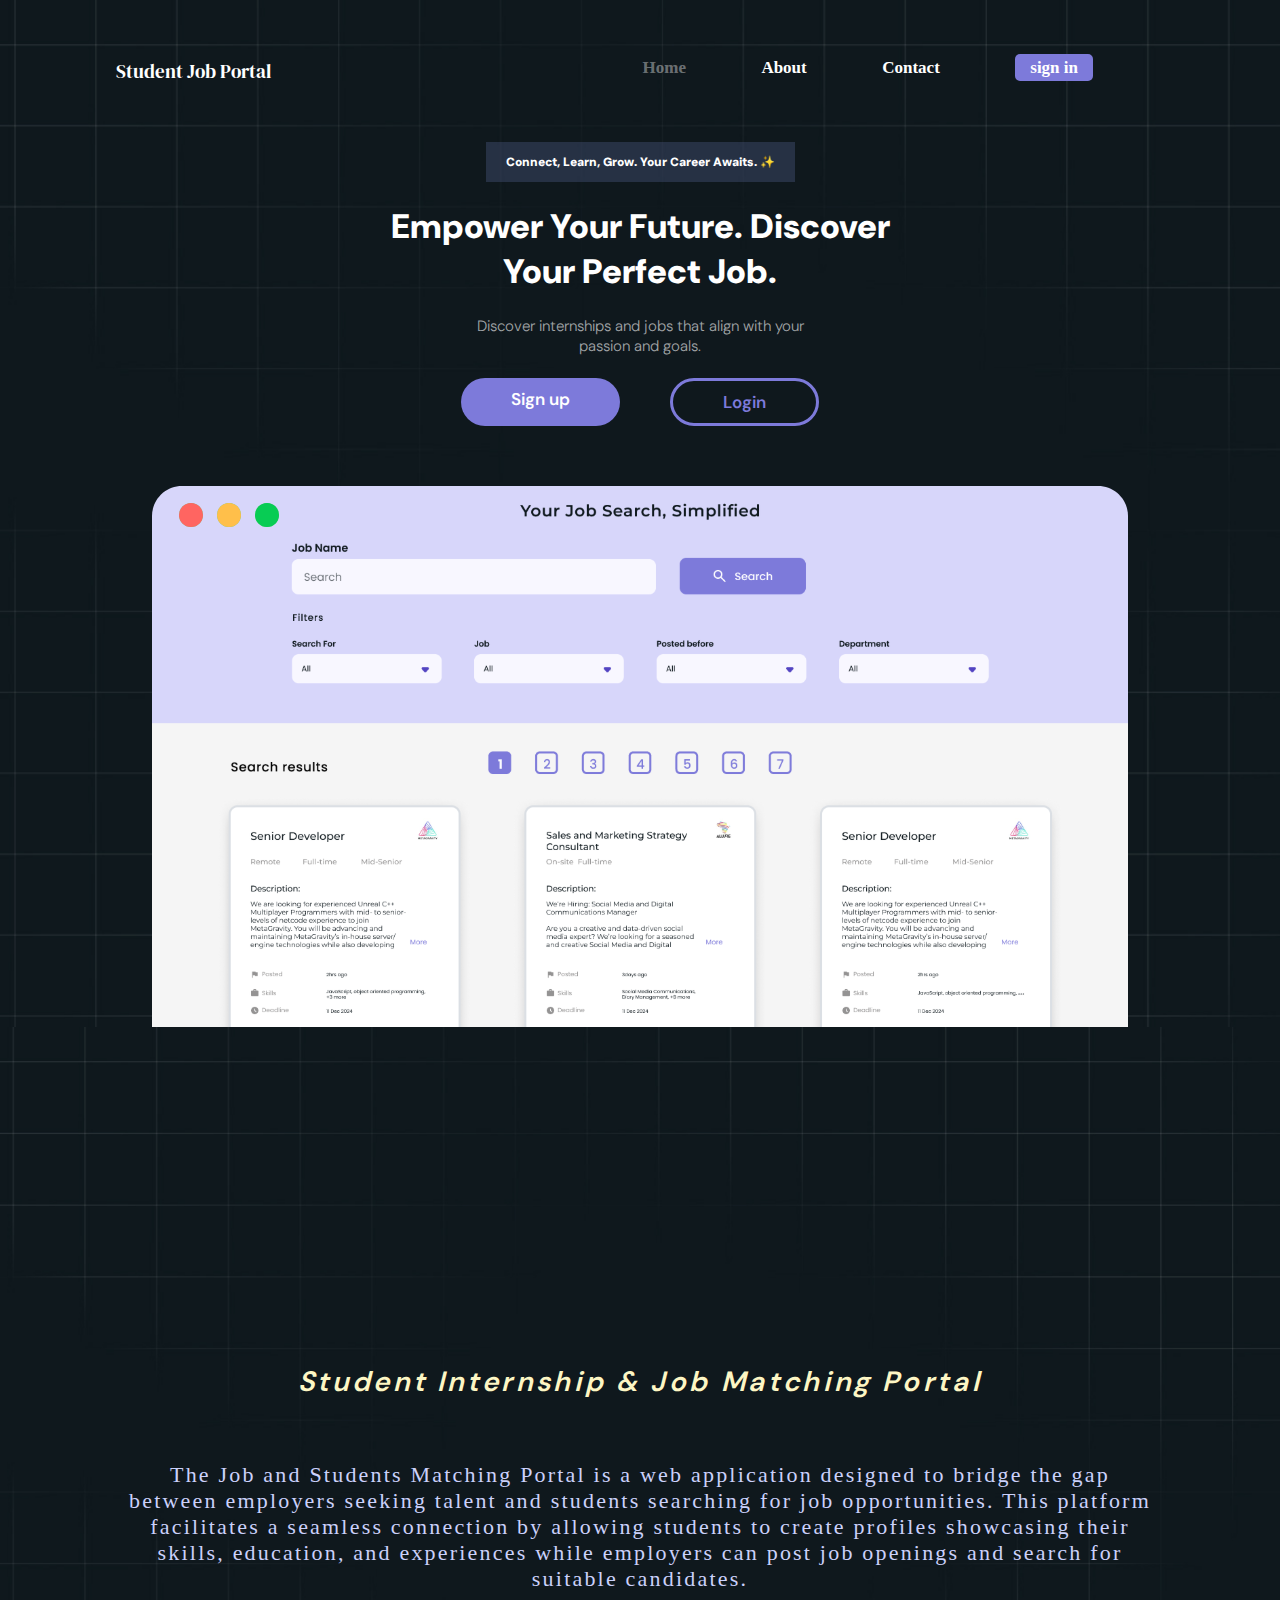
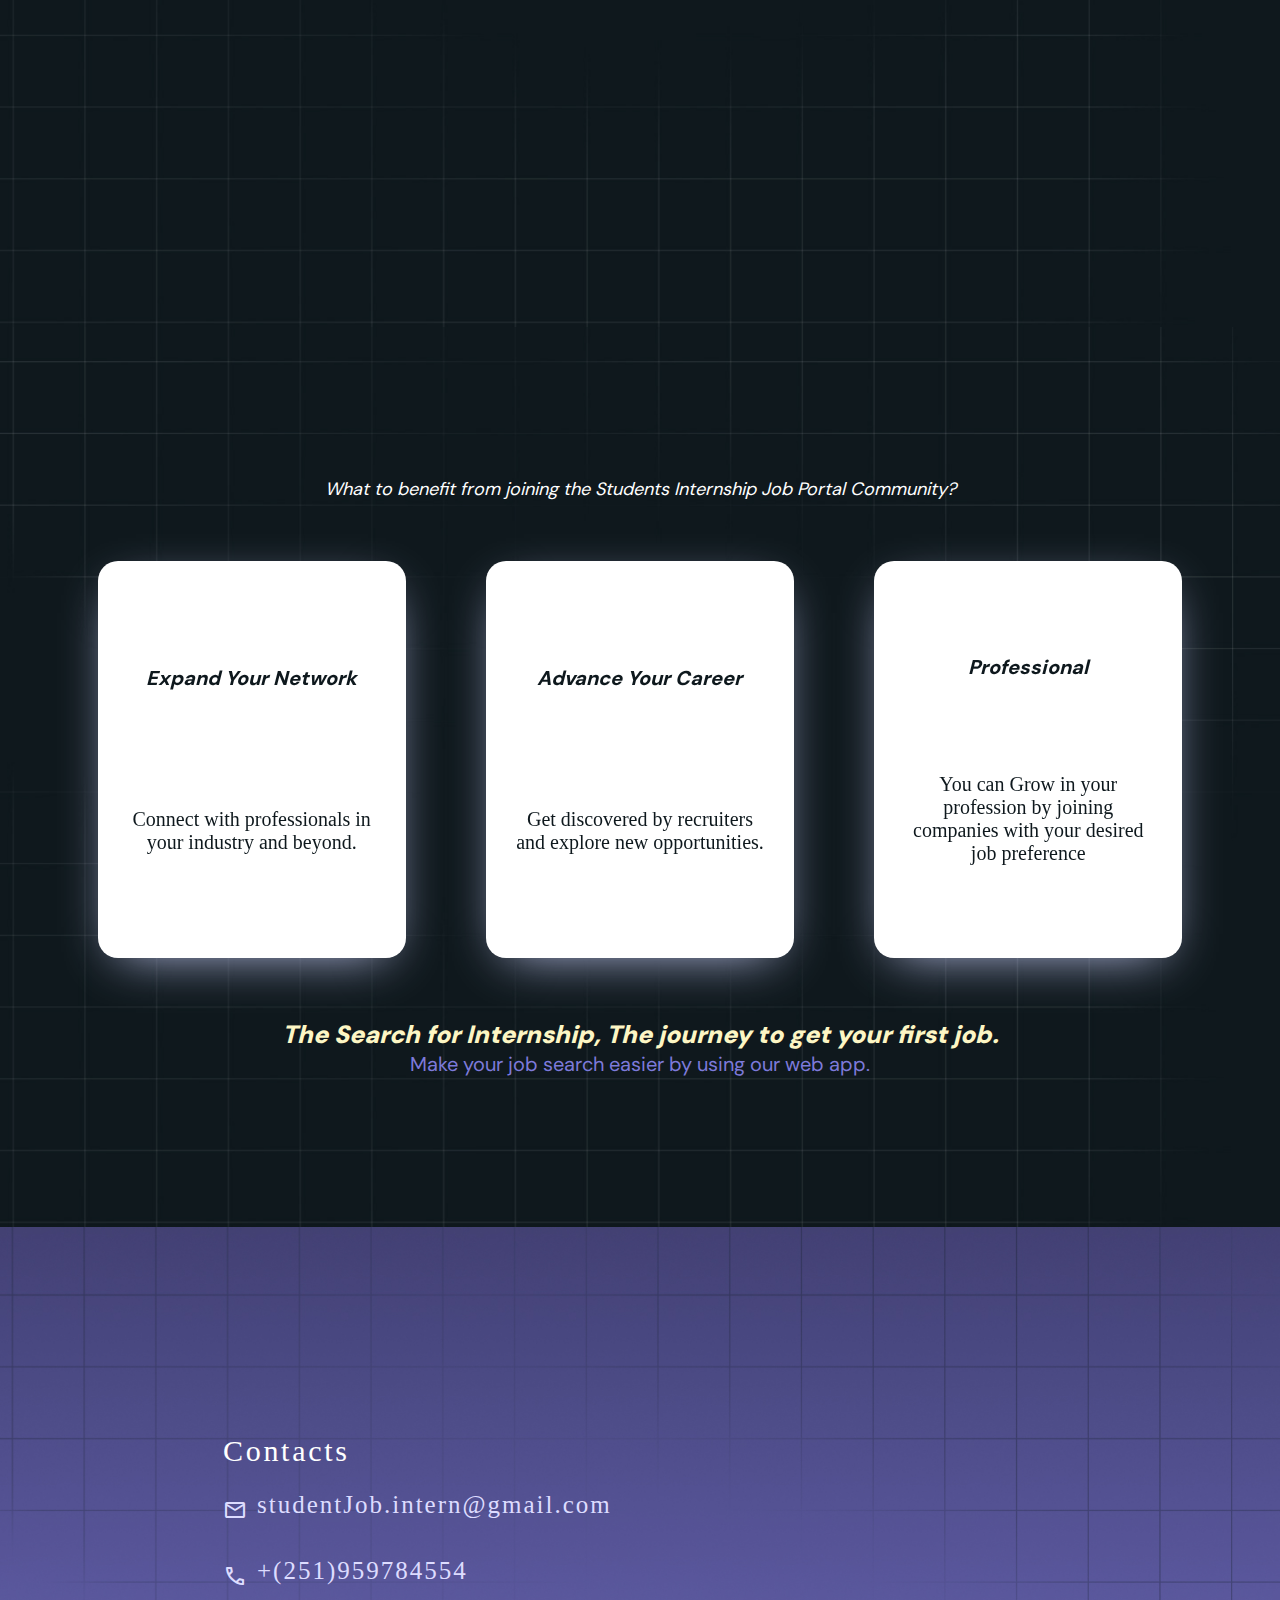
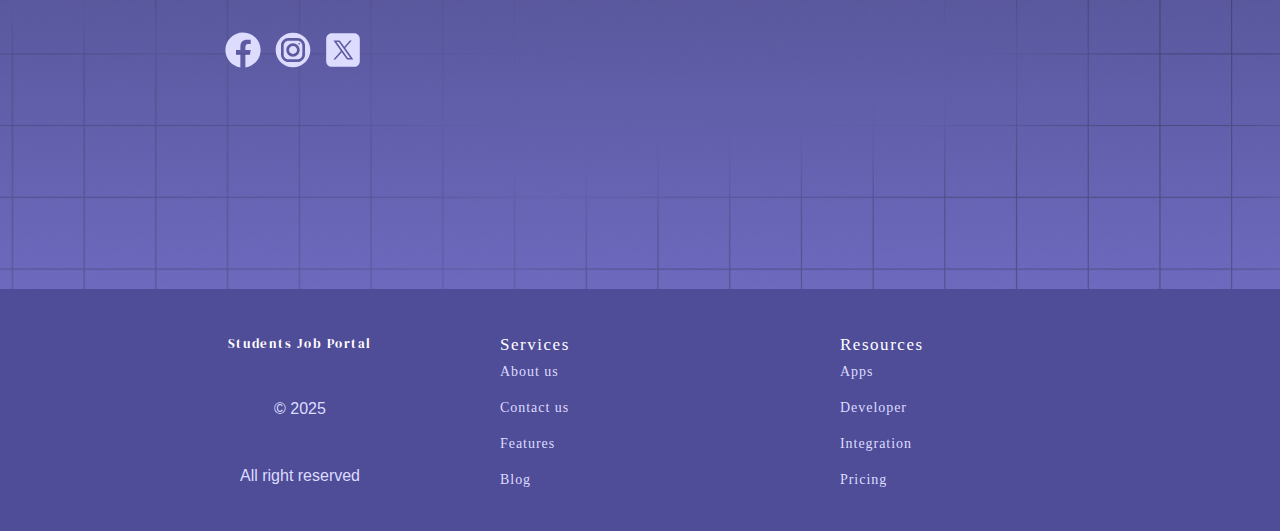
==== pages/homePage/index.html @ 440e84ed "finished the login and registerStudents page" ====
<!DOCTYPE html>
<html lang="en">
  <head>
    <meta charset="UTF-8" />
    <meta name="viewport" content="width=device-width, initial-scale=1.0" />
    <title>Student Job Portal</title>
    <link
      rel="stylesheet"
      href="https://fonts.googleapis.com/css2?family=Material+Symbols+Rounded:opsz,wght,FILL,GRAD@20..48,100..700,0..1,-50..200&icon_names=arrow_back,arrow_forward,attach_file,call,flag,home,logout,mail,open_in_full,person,schedule,school,search,work"
    />
    <link rel="stylesheet" href="./index.css" />
    <link rel="stylesheet" href="../../styles/main.css" />
    <link rel="stylesheet" href="../../styles/footer.css" />
  </head>
  <body>
    <div id="home">
      <header>
        <p class="logo">Student Job Portal</p>
        <nav>
          <ul>
            <li><a href="#home" class="current">Home</a></li>
            <li><a href="#about">About</a></li>
            <li><a href="#contact">Contact</a></li>
            <li>
              <a href="../registerStudent/registerStudent.html" class="btn"
                >sign in</a
              >
            </li>
          </ul>
        </nav>
      </header>
      <div class="hero">
        <div class="quote">Connect, Learn, Grow. Your Career Awaits. ✨</div>
        <div class="headline">
          Empower Your Future. Discover Your Perfect Job.
        </div>
        <div class="description">
          Discover internships and jobs that align with your passion and goals.
        </div>
        <div class="btns">
          <a href="../registerStudent/registerStudent.html" class="signup"
            >Sign up</a
          >
          <a href="../login/login.html" class="login">Login</a>
        </div>
      </div>
      <div class="img">
        <img src="../../assets/images/homePage/photos.svg" alt="searchPage" />
      </div>
    </div>
    <div id="about">
      <h2>Student Internship & Job Matching Portal</h2>
      <p>
        The Job and Students Matching Portal is a web application designed to
        bridge the gap between employers seeking talent and students searching
        for job opportunities. This platform facilitates a seamless connection
        by allowing students to create profiles showcasing their skills,
        education, and experiences while employers can post job openings and
        search for suitable candidates.
      </p>
    </div>
    <div id="about2">
      <div class="desc">
        What to benefit from joining the Students Internship Job Portal
        Community?
      </div>
      <div class="cards">
        <div class="card">
          <h2 class="header">Expand Your Network</h2>
          <p class="elaborate">
            Connect with professionals in your industry and beyond.
          </p>
        </div>
        <div class="card">
          <h2 class="header">Advance Your Career</h2>
          <p class="elaborate">
            Get discovered by recruiters and explore new opportunities.
          </p>
        </div>
        <div class="card">
          <h2 class="header">Professional</h2>
          <p class="elaborate">
            You can Grow in your profession by joining companies with your
            desired job preference
          </p>
        </div>
      </div>
      <div class="outro">
        <h2 class="header">
          The Search for Internship, The journey to get your first job.
        </h2>
        <p class="desc">Make your job search easier by using our web app.</p>
      </div>
    </div>
    <div id="contact">
      <p class="title">Contacts</p>
      <ul>
        <li>
          <span class="material-symbols-rounded medium">mail</span>
          studentJob.intern@gmail.com
        </li>
        <li>
          <span class="material-symbols-rounded medium">call</span>
          +(251)959784554
        </li>
        <li class="img-links">
          <a href="#">
            <img
              src="../../assets/images/searchJobs/Frame.svg"
              alt="facebook"
            />
          </a>
          <a href="#">
            <img
              src="../../assets/images/searchJobs/instagram.svg"
              alt="facebook"
            />
          </a>
          <a href="#">
            <img
              src="../../assets/images/searchJobs/twitter.svg"
              alt="facebook"
            />
          </a>
        </li>
      </ul>
    </div>
    <footer>
      <div class="copyright">
        <p class="title">Students Job Portal</p>
        <p class="copy">&copy; 2025</p>
        <p class="reserved">All right reserved</p>
      </div>
      <div class="services">
        <p class="title">Services</p>
        <ul>
          <li><a href="#">About us</a></li>
          <li><a href="#">Contact us</a></li>
          <li><a href="#">Features</a></li>
          <li><a href="#">Blog</a></li>
        </ul>
      </div>
      <div class="resouces">
        <p class="title">Resources</p>
        <ul>
          <li><a href="#">Apps</a></li>
          <li><a href="#">Developer</a></li>
          <li><a href="#">Integration</a></li>
          <li><a href="#">Pricing</a></li>
        </ul>
      </div>
    </footer>
  </body>
</html>
---- pages/homePage/index.css ----
html {
  scroll-behavior: smooth;
}

#home {
  background: url("../../assets/images/homePage/home.jpg");
  background-size: cover;
  width: 100vw;
  height: max-content;
}
#home header p.logo {
  color: #fff;
  font-family: "DM Serif";
  font-size: 19px;
  font-style: normal;
  font-weight: 400;
  line-height: normal;
}
#home header {
  display: flex;
  padding: 58px 116px;
  justify-content: space-between;
}
#home header ul li {
  display: inline-block;
  margin-right: 71px;
}

#home header ul li a {
  text-decoration: none;
  color: #fff;
  font-family: Poppins;
  font-size: 17px;
  font-style: normal;
  font-weight: 600;
  line-height: normal;
  transition: color 0.2s ease, background-color 0.2s ease;
}

#home header ul li a.current,
#home header ul li a:hover {
  color: rgba(255, 255, 255, 0.4);
}
#home header ul li a.btn:hover {
  color: var(--black);
  background-color: #d7d6fa;
}
#home header ul li a.btn {
  padding: 4px 15px;
  border-radius: 5px;
  background: #7d7ada;
}

/* HERO SECTION */
div.hero {
  /* transform: scale(0.8); */
  text-align: center;
  width: 100%;
  display: grid;
  place-items: center;
  gap: 22px;
  margin-bottom: 60px;
}

div.hero .quote {
  background: rgba(79, 92, 136, 0.37);
  padding: 12px 20px;
  color: #fff;
  text-align: center;
  font-family: "DM Sans";
  font-size: 12px;
  font-style: normal;
  font-weight: 900;
  line-height: normal;
}

div.hero .headline {
  width: 526px;
  color: #fff;
  text-align: center;
  font-family: "DM Sans";
  font-size: 34px;
  font-style: normal;
  font-weight: 900;
  line-height: normal;
}
div.hero .description {
  width: 347px;
  color: rgba(255, 255, 255, 0.62);
  text-align: center;
  font-family: "DM Sans";
  font-size: 15px;
  font-style: normal;
  font-weight: 300;
  line-height: normal;
}
div.hero .btns {
  display: inline-flex;
  gap: 50px;
}
div.hero .btns a {
  transition: color 0.2s ease, background-color 0.2s ease;
}
div.hero .btns a.login {
  padding: 10px 50px;
  border-radius: 53px;
  border: 3px solid #7d7ada;
  color: #7d7ada;
  font-family: "DM Sans";
  font-size: 17px;
  font-style: normal;
  font-weight: 600;
  line-height: normal;
  text-decoration: none;
}
div.hero .btns a.signup {
  padding: 10px 50px;
  border-radius: 53px;
  background: #7d7ada;
  color: #fff;
  font-family: "DM Sans";
  font-size: 17px;
  font-style: normal;
  font-weight: 600;
  line-height: normal;
  text-decoration: none;
}
div.hero .btns a:hover {
  background: #7d7ada;
  color: #fff;
}
div#home .img {
  width: 100%;
  display: grid;
  place-items: center;
  box-shadow: 0px 106px 100px -10px rgba(112, 121, 217, 0.26);
  z-index: 1;
}

/* ABOUT SECTION */
#about {
  width: 100vw;
  height: 100vh;
  background: url("../../assets/images/homePage/home.jpg");
  background-size: cover;
  background-position: center;
  background-repeat: no-repeat;
  display: flex;
  flex-direction: column;
  justify-content: center;
  align-items: center;
  gap: 62px;
}

#about h2 {
  color: #fdf6c4;
  text-align: center;
  font-family: "DM Sans";
  font-size: 28px;
  font-style: italic;
  font-weight: 600;
  line-height: normal;
  letter-spacing: 3.64px;
}
#about p {
  width: 80%;
  color: #cbd1fb;
  text-align: center;
  font-family: Poppins;
  font-size: 22px;
  font-style: normal;
  font-weight: 300;
  line-height: normal;
  letter-spacing: 2.2px;
}

/* ABOUT 2 SECTION */
#about2 {
  width: 100vw;
  height: 100vh;
  background: url("../../assets/images/homePage/home.jpg");
  background-position: center;
  background-repeat: no-repeat;
  background-size: cover;
  display: flex;
  flex-direction: column;
  justify-content: center;
  align-items: center;
  gap: 60px;
}

#about2 div.desc {
  color: #fff;
  font-family: "DM Sans";
  font-size: 18px;
  font-style: italic;
  font-weight: 400;
  line-height: normal;
}

#about2 div.cards {
  width: 100%;
  display: flex;
  justify-content: center;
  gap: 80px;
}
#about2 div.cards .card {
  padding: 46px 30px;
  width: 308.3px;
  height: 396.861px;
  border-radius: 20px;
  background: #fff;
  box-shadow: 0px 14px 50px -20px #cbd1fb;
  backdrop-filter: blur(15px);
  display: flex;
  flex-direction: column;
  justify-content: space-around;
}

#about2 div.cards .header {
  color: #0e181d;
  text-align: center;
  font-family: "DM Sans";
  font-size: 20px;
  font-style: italic;
  font-weight: 800;
  line-height: normal;
}

#about2 div.cards .elaborate {
  color: #0e181d;
  text-align: center;
  font-family: Poppins;
  font-size: 20px;
  font-style: normal;
  font-weight: 400;
  line-height: normal;
}

#about2 div.outro .header {
  color: #fdf6c4;
  font-family: "DM Sans";
  font-size: 25px;
  font-style: italic;
  font-weight: 900;
  line-height: normal;
}

#about2 div.outro .desc {
  color: #7d7ada;
  font-family: "DM Sans";
  font-size: 20px;
  font-style: normal;
  font-weight: 400;
  line-height: normal;
  text-align: center;
}
#contact {
  width: 100vw;
  height: 73.5vh;
  background: url("../../assets/images/homePage/contact\ us.jpg") no-repeat;
  background-size: cover;
  display: flex;
  flex-direction: column;
  justify-content: center;
  padding-left: 223px;
}
#contact p {
  color: #fff;
  font-family: Poppins;
  font-size: 30px;
  font-style: normal;
  font-weight: 500;
  line-height: normal;
  letter-spacing: 2.7px;
  padding-bottom: 30px;
}
#contact ul {
  display: flex;
  flex-direction: column;
  gap: 30px;
}
#contact ul li {
  padding-bottom: 12px;
  color: #DDDCFF;
  font-family: Poppins;
  font-size: 25px;
  display: inline-flex;
  gap: 10px;
  font-style: normal;
  list-style: none;
  font-weight: 400;
  line-height: 14px; /* 56% */
  letter-spacing: 2px;
  text-decoration: none;
}
---- styles/main.css ----
* {
  padding: 0;
  margin: 0;
  box-sizing: border-box;
}
body {
  background-color: #f5f5f5;
  overflow-x: hidden;
  font-family: "Poppins", sans-serif;
}
@font-face {
  font-family: "Dm Sans";
  src: url("../../assets/fonts/DM_Sans/DMSans-VariableFont_opsz\,wght.ttf");
}
@font-face {
  font-family: "Dm Serif";
  src: url("../../assets/fonts/DM_Serif_Display/DMSerifDisplay-Regular.ttf");
}
@font-face {
  font-family: "montserrat";
  src: url("../../assets/fonts/Montserrat/Montserrat-VariableFont_wght.ttf");
}
@font-face {
  font-family: "";
  src: url("../../assets/fonts/Montserrat/Montserrat-VariableFont_wght.ttf");
}
:root {
  --purpleDark: #cbc9fd;
  --purpleLight: rgba(191, 189, 255, 0.54);
  --black: #0e181d;
  --purple: #7d7ada;
  --white: #ffffff;
  --vDarkPurple: #5344c2;
  --footer: #dddcff;
  --btnLight: #bfbdff8a;
  --cardStroke: #dbdfe4;
  --inputFill: #f8f7ff;
  --placeholder: #0e181d99;
  --jWhite: #fcfcff;
  --footerFill: #4f4c98;
  --body: #f5f5f5;
  --someWhere: #fcfcff;
}
---- styles/footer.css ----
footer {
  background-color: #4f4c98;
  display: flex;
  align-items: center;
  justify-content: space-around;
  flex-wrap: wrap;
  padding: 46px 130px;
  color: #dddcff;
}
footer div.copyright .title {
  color: #fff;
  text-align: center;
  font-family: "DM Serif";
  font-size: 13px;
  font-style: normal;
  font-weight: 400;
  line-height: normal;
}
footer div.copyright {
  text-align: center;
}
footer div {
  display: flex;
  width: 280px;
  height: 150px;
  flex-direction: column;
  gap: 1fr;
  justify-content: space-between;
}

footer div ul {
  display: inline-flex;
  flex-direction: column;
  gap: 2px;
}
footer div ul li {
  display: inline-flex;
  align-items: center;
  gap: 10px;
}
footer div ul li a {
  color: #dddcff;
  text-decoration: none;
  font-family: Poppins;
  font-size: 14px;
  font-weight: normal;
  line-height: 14px; /* 116.667% */
  margin: 10px 0;
  letter-spacing: 0.96px;
}

footer div .title {
  color: var(--white);
  font-family: Poppins;
  font-size: 17px;
  font-style: normal;
  font-weight: 500;
  line-height: normal;
  letter-spacing: 1.53px;
}
/* Icon Styles */
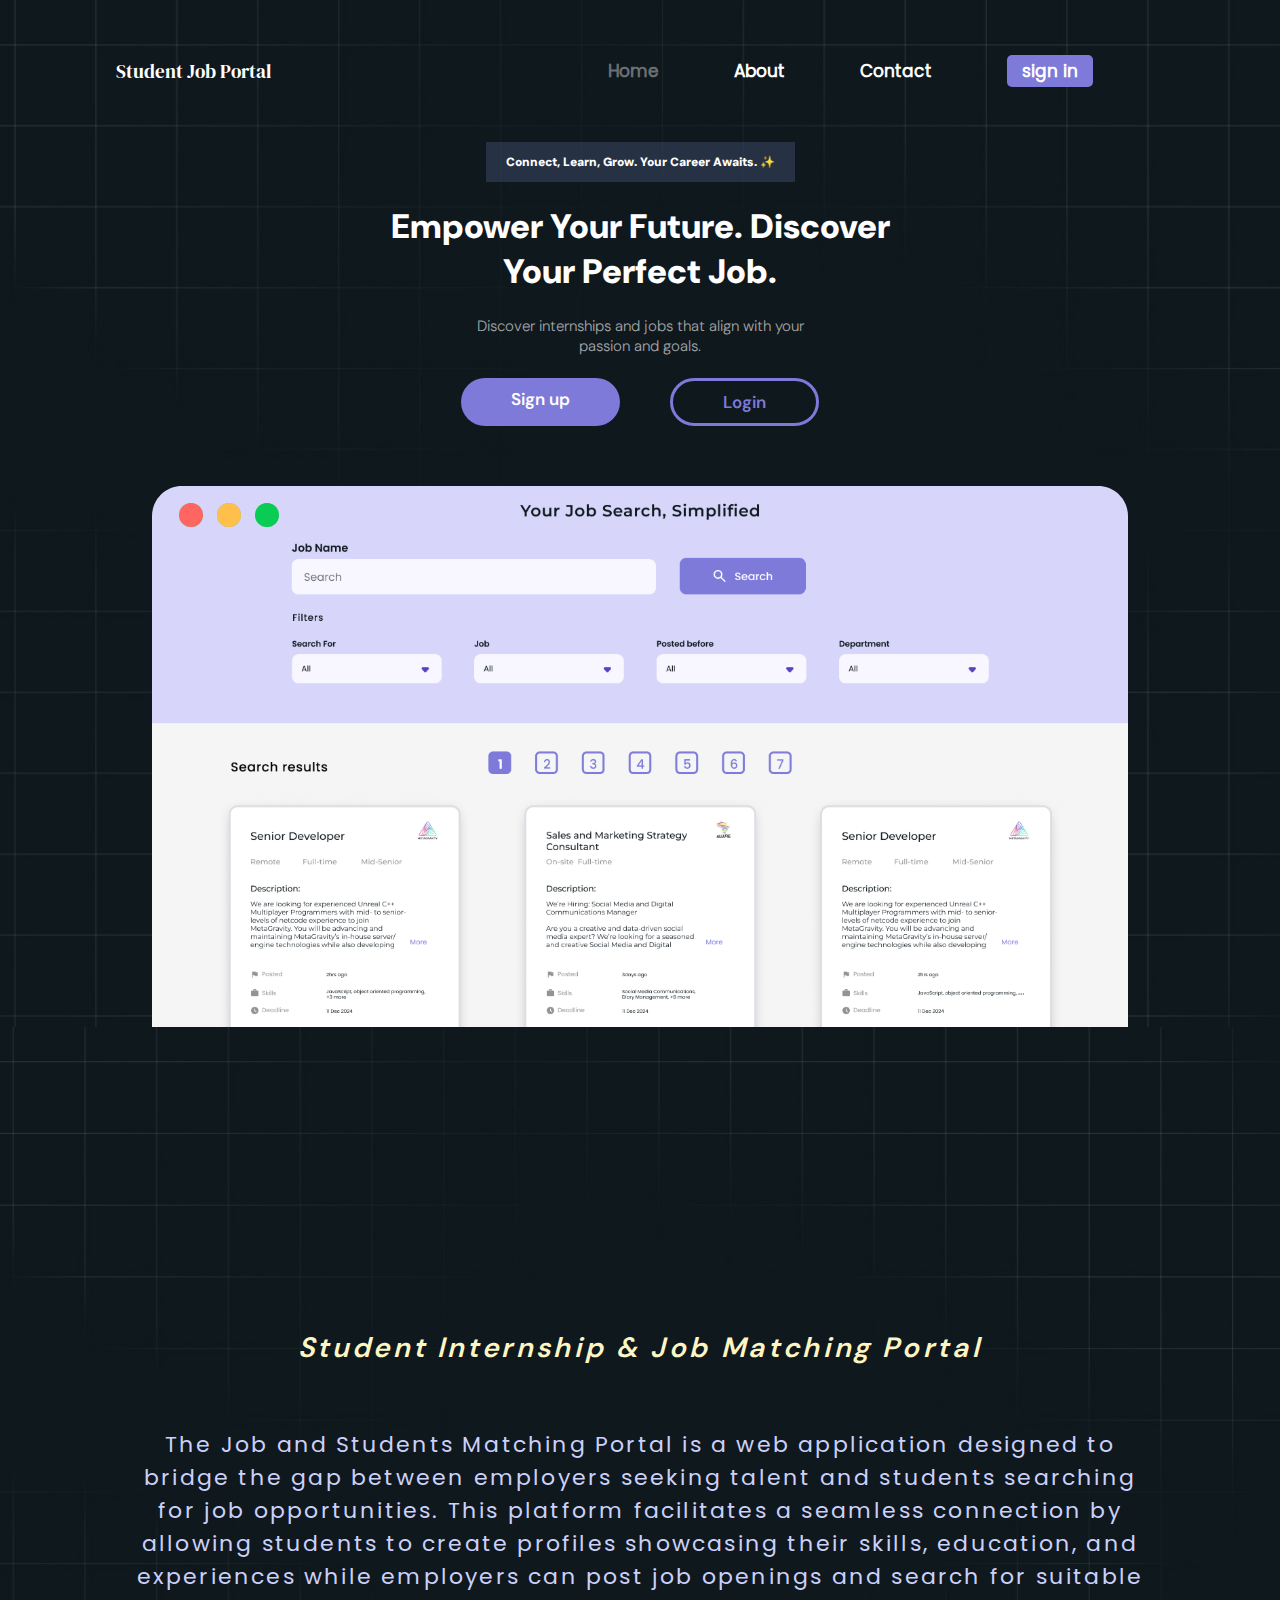
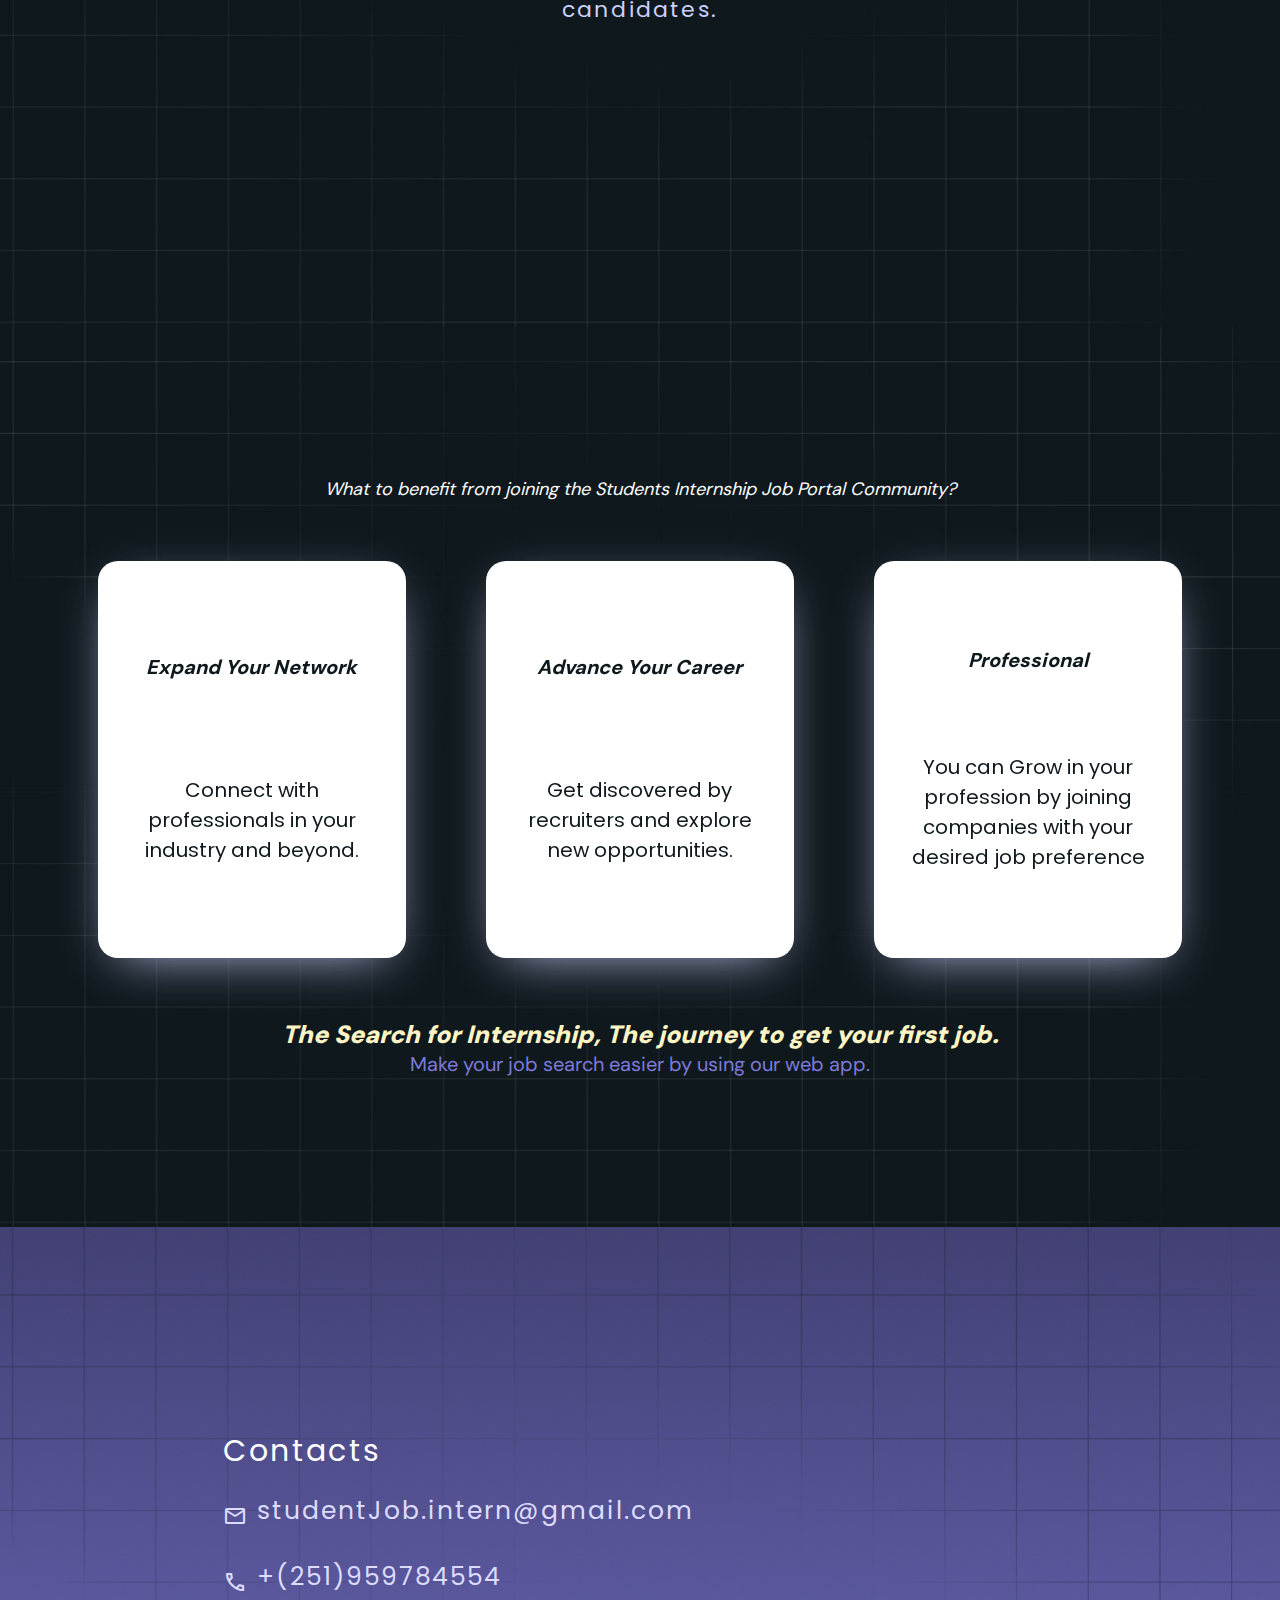
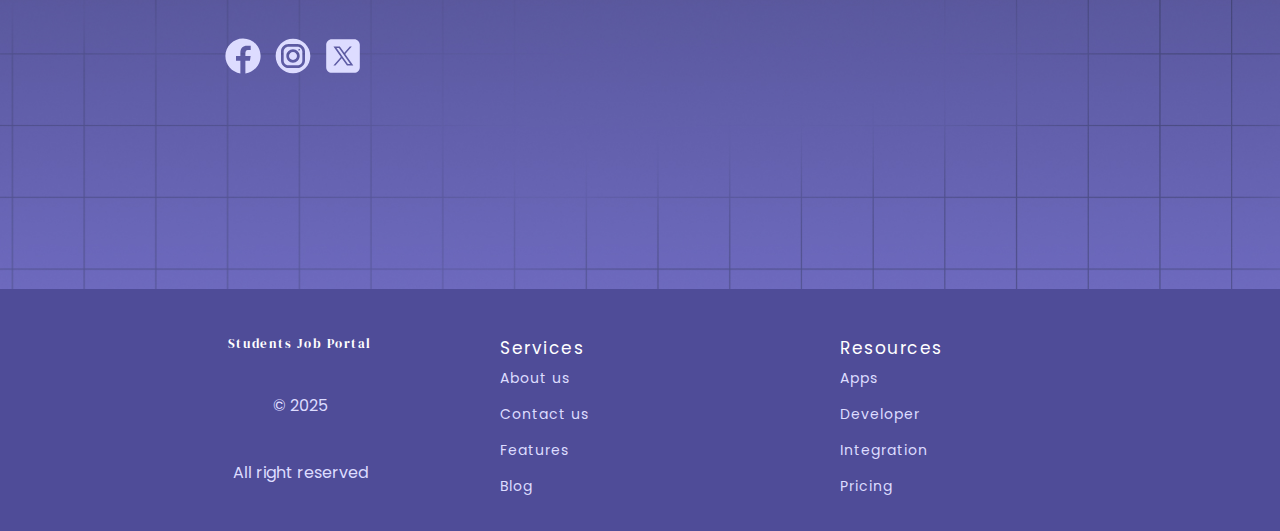
==== commit 48c52566: "finished a bit of it" ====
--- a/pages/homePage/index.html
+++ b/pages/homePage/index.html
@@ -140,7 +140,7 @@
           <li><a href="#">Blog</a></li>
         </ul>
       </div>
-      <div class="resouces">
+      <div class="resources">
         <p class="title">Resources</p>
         <ul>
           <li><a href="#">Apps</a></li>
--- a/styles/main.css
+++ b/styles/main.css
@@ -10,19 +10,19 @@
 }
 @font-face {
   font-family: "Dm Sans";
-  src: url("../../assets/fonts/DM_Sans/DMSans-VariableFont_opsz\,wght.ttf");
+  src: url("../assets/fonts/DM_Sans/DMSans-VariableFont_opsz\,wght.ttf");
 }
 @font-face {
   font-family: "Dm Serif";
-  src: url("../../assets/fonts/DM_Serif_Display/DMSerifDisplay-Regular.ttf");
+  src: url("../assets/fonts/DM_Serif_Display/DMSerifDisplay-Regular.ttf");
 }
 @font-face {
   font-family: "montserrat";
-  src: url("../../assets/fonts/Montserrat/Montserrat-VariableFont_wght.ttf");
+  src: url("../assets/fonts/Montserrat/Montserrat-VariableFont_wght.ttf");
 }
 @font-face {
-  font-family: "";
-  src: url("../../assets/fonts/Montserrat/Montserrat-VariableFont_wght.ttf");
+  font-family: "Poppins";
+  src: url("../assets/fonts/Poppins/Poppins-Regular.ttf");
 }
 :root {
   --purpleDark: #cbc9fd;
@@ -40,4 +40,4 @@
   --footerFill: #4f4c98;
   --body: #f5f5f5;
   --someWhere: #fcfcff;
-}+}
